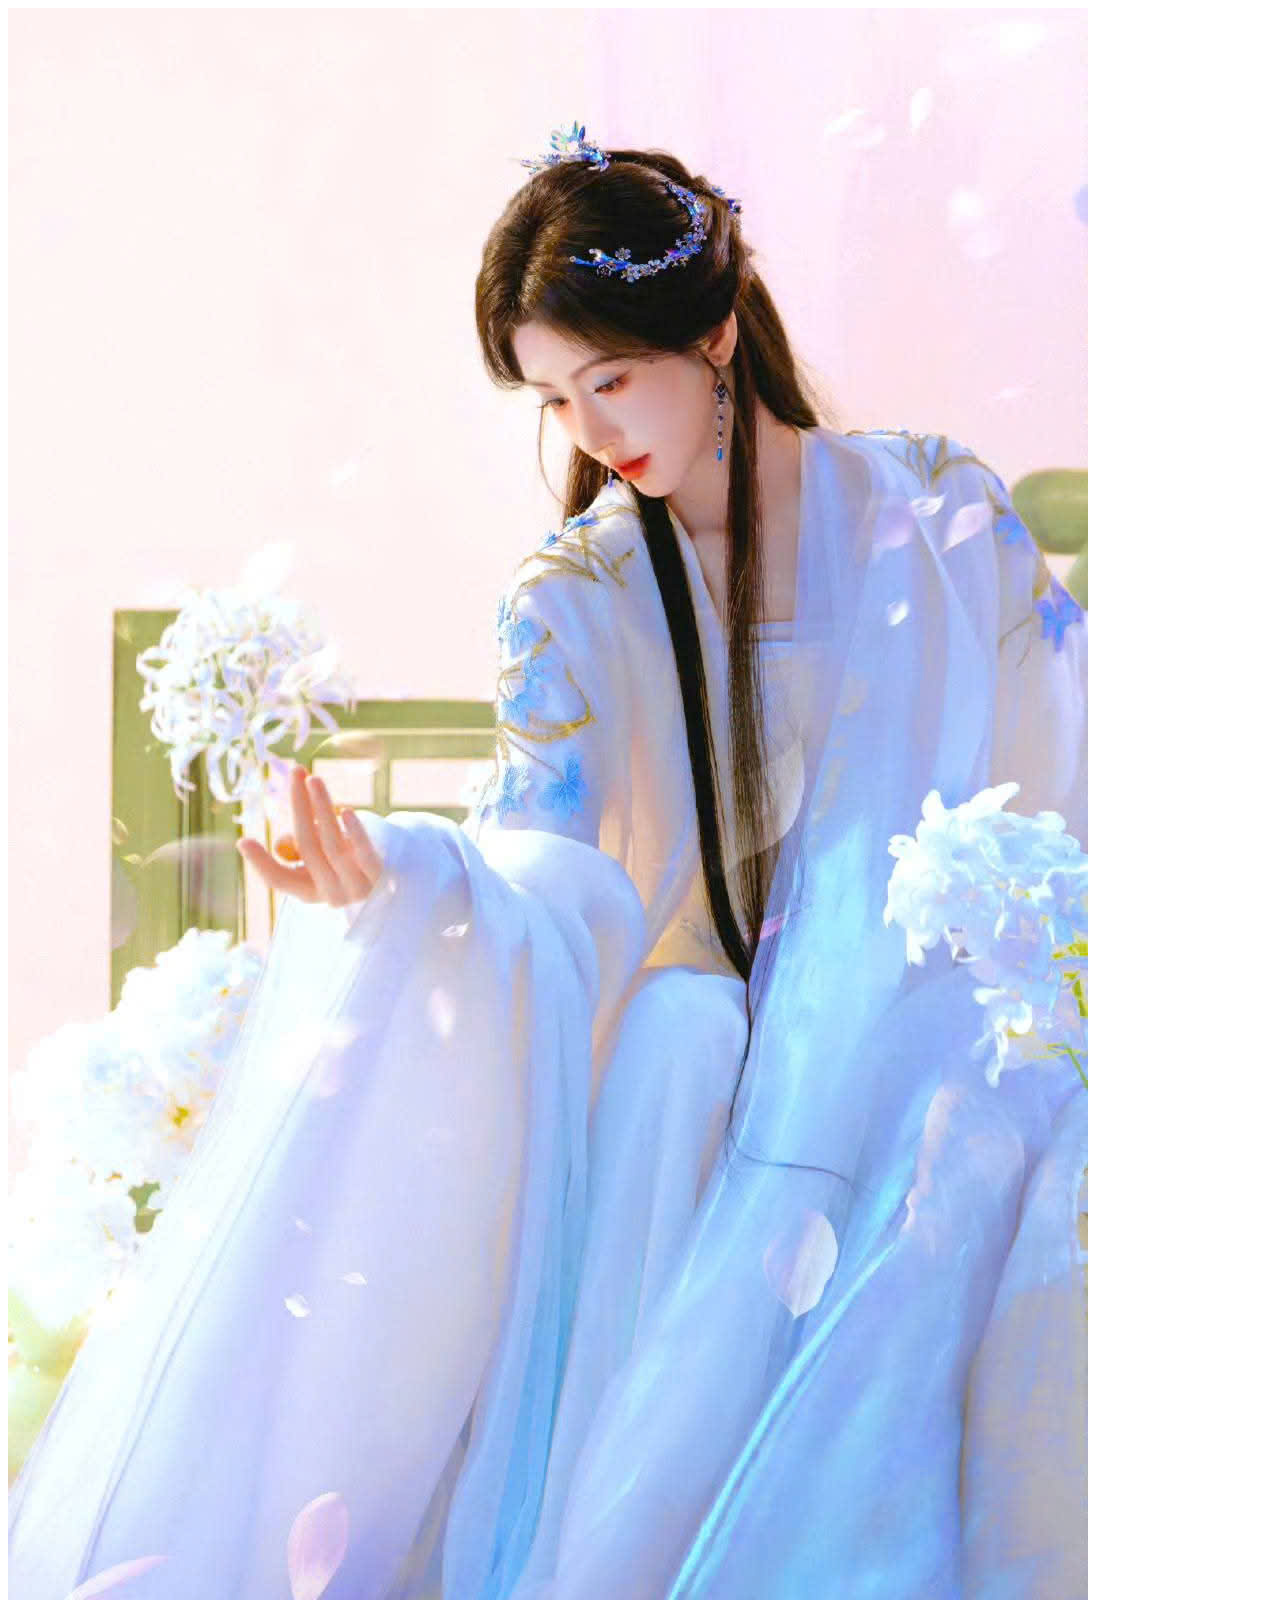
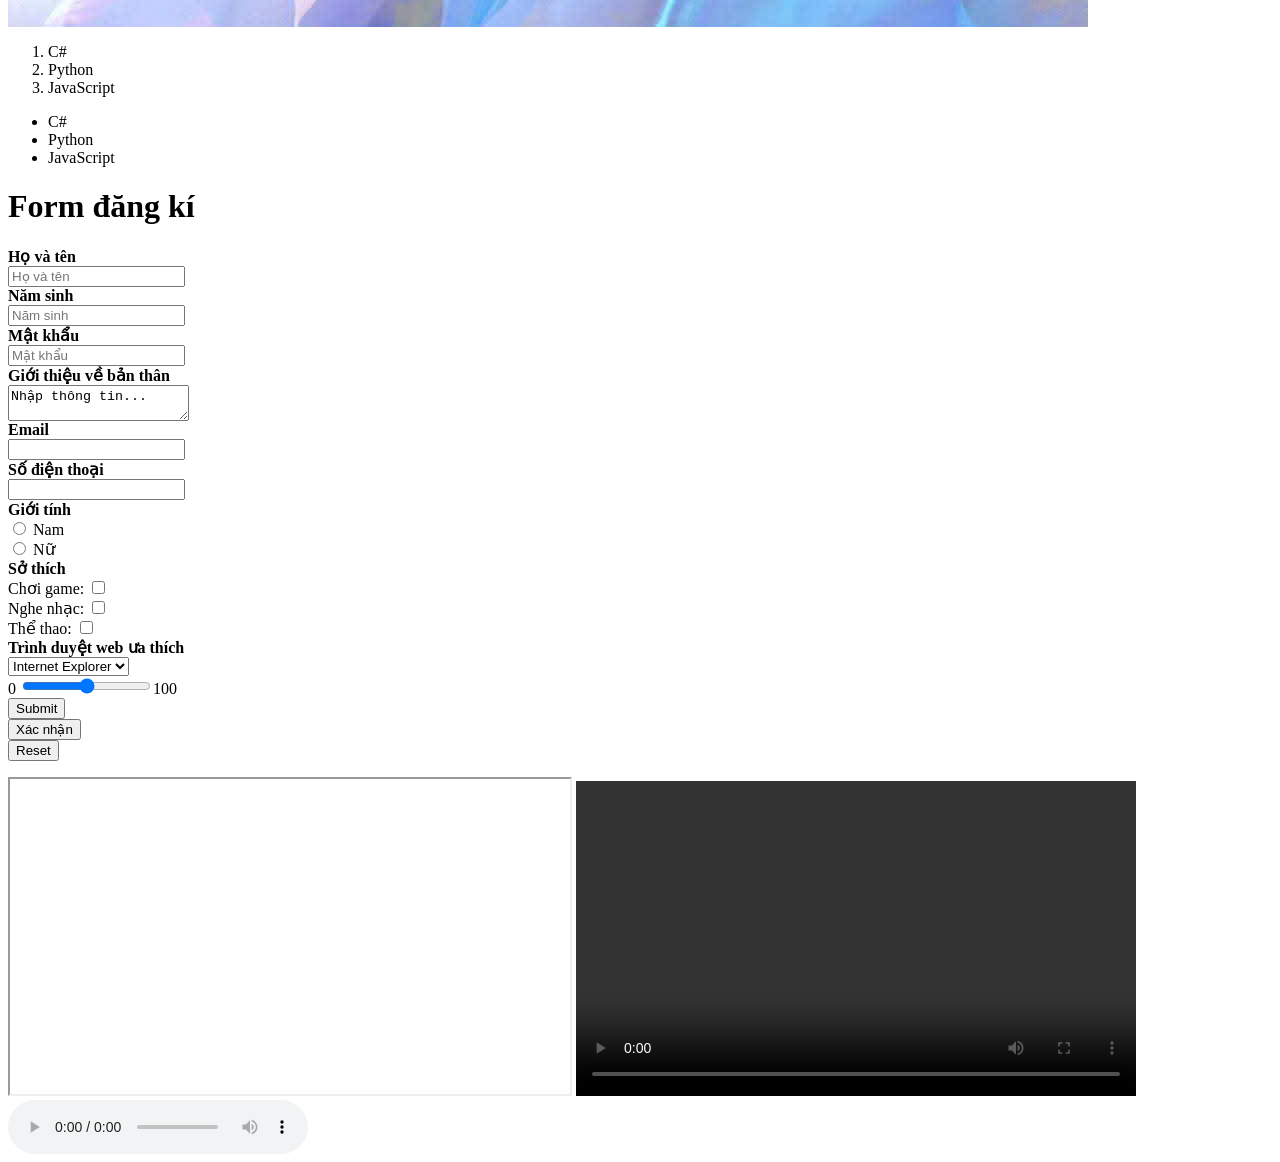
==== Bai 3/index.html @ 66f52f11 "Buổi 3" ====
<html>
    <head>
        <title> BÀi 3</title> 
    </head>
    
    <body>
        <MARQEE><img src="/ảnh/hihi.jpg"></MARQEE>
        <!-- ol Danh sách có thứ tự -->
        <ol>
            <li>C#</li>
            <li>Python</li>
            <li>JavaScript</li>
        </ol>
        <!-- ul Danh sách ko có thứ tự -->
         <ul>
            <li>C#</li>
            <li>Python</li>
            <li>JavaScript</li>
        </ul>

        <h1>Form đăng kí</h1>
        <form>
            <div>
                <b>Họ và tên</b><br>
                <!-- Nếu input ko co type thì sẽ mặc định là text -->
                <!-- Thuộc tính readonly sử dụng khi không muốn người dùng nhập thông tin vào input -->
                <input type="text" placeholder="Họ và tên">
            </div>
            <div>
                <b>Năm sinh</b><br>
                <input type="number" placeholder="Năm sinh">
            </div>
            <div>
                <b>Mật khẩu</b><br>
                <input type="password" placeholder="Mật khẩu">
            </div>
            <div>
                <b>Giới thiệu về bản thân</b><br>
                <textarea>Nhập thông tin...</textarea>
            </div>
            <div>
                <b>Email</b><br>
                <input type="email">
            </div>
            <div>
                <!-- Số đầu tiên : 0
                 Số thứ 2: 3,9,8
                 8 số còn lại 0-9 -->
                <b>Số điện thoại</b><br>
                <input type="tel" pattern="([0]{1})([3,9,8]{1})([0-9]{8})">
            </div>
            <div>
                <b>Giới tính</b><br>
                <input type="radio" name="gioitinh" value="nam"> Nam<br>
                <input type="radio" name="gioitinh" value="nu"> Nữ
            </div>
            <div>
                <b>Sở thích</b><br>
                Chơi game: <input type="checkbox" name="sothich" value="choigam"><br>
                Nghe nhạc: <input type="checkbox" name="sothich" value="nghenhac"><br>
                Thể thao: <input type="checkbox" name="sothich" value="thethao"><br>
            </div>
            <div>
                <b>Trình duyệt web ưa thích</b><br>
                <select name="browsers">
                    <option value="Internet Explorer">Internet Explorer</option>
                    <option value="Firefox">Firefoxr</option>
                    <option value="Chrome">Chrome</option>
                    <option value="Opera">Opera</option>
                    <option value="Safari">Safari</option>
                    <option value="Cốc cốc">Cốc cốc</option>
                </select>
            </div>
            0 <input type="range" id="a" value="50">100

            <div>
                <input type="submit"><br>
                <button>Xác nhận</button><br>
                <input type="reset">
            </div>
         </form>   
            <iframe 
                width="560" 
                height="315" 
                src="https://www.youtube.com/embed/yXSqiI2HoiY?si=LNIbj0I3M-6DKScL" 
                allowfullscreen>
            </iframe>
        
        <video controls width="560" height="315">
            <source src="/ảnh/video.mp4" type="video/mp4">
        </video>
        <audio controls>
            <source src="" type="/">
        </audio>
    </body>
</html>
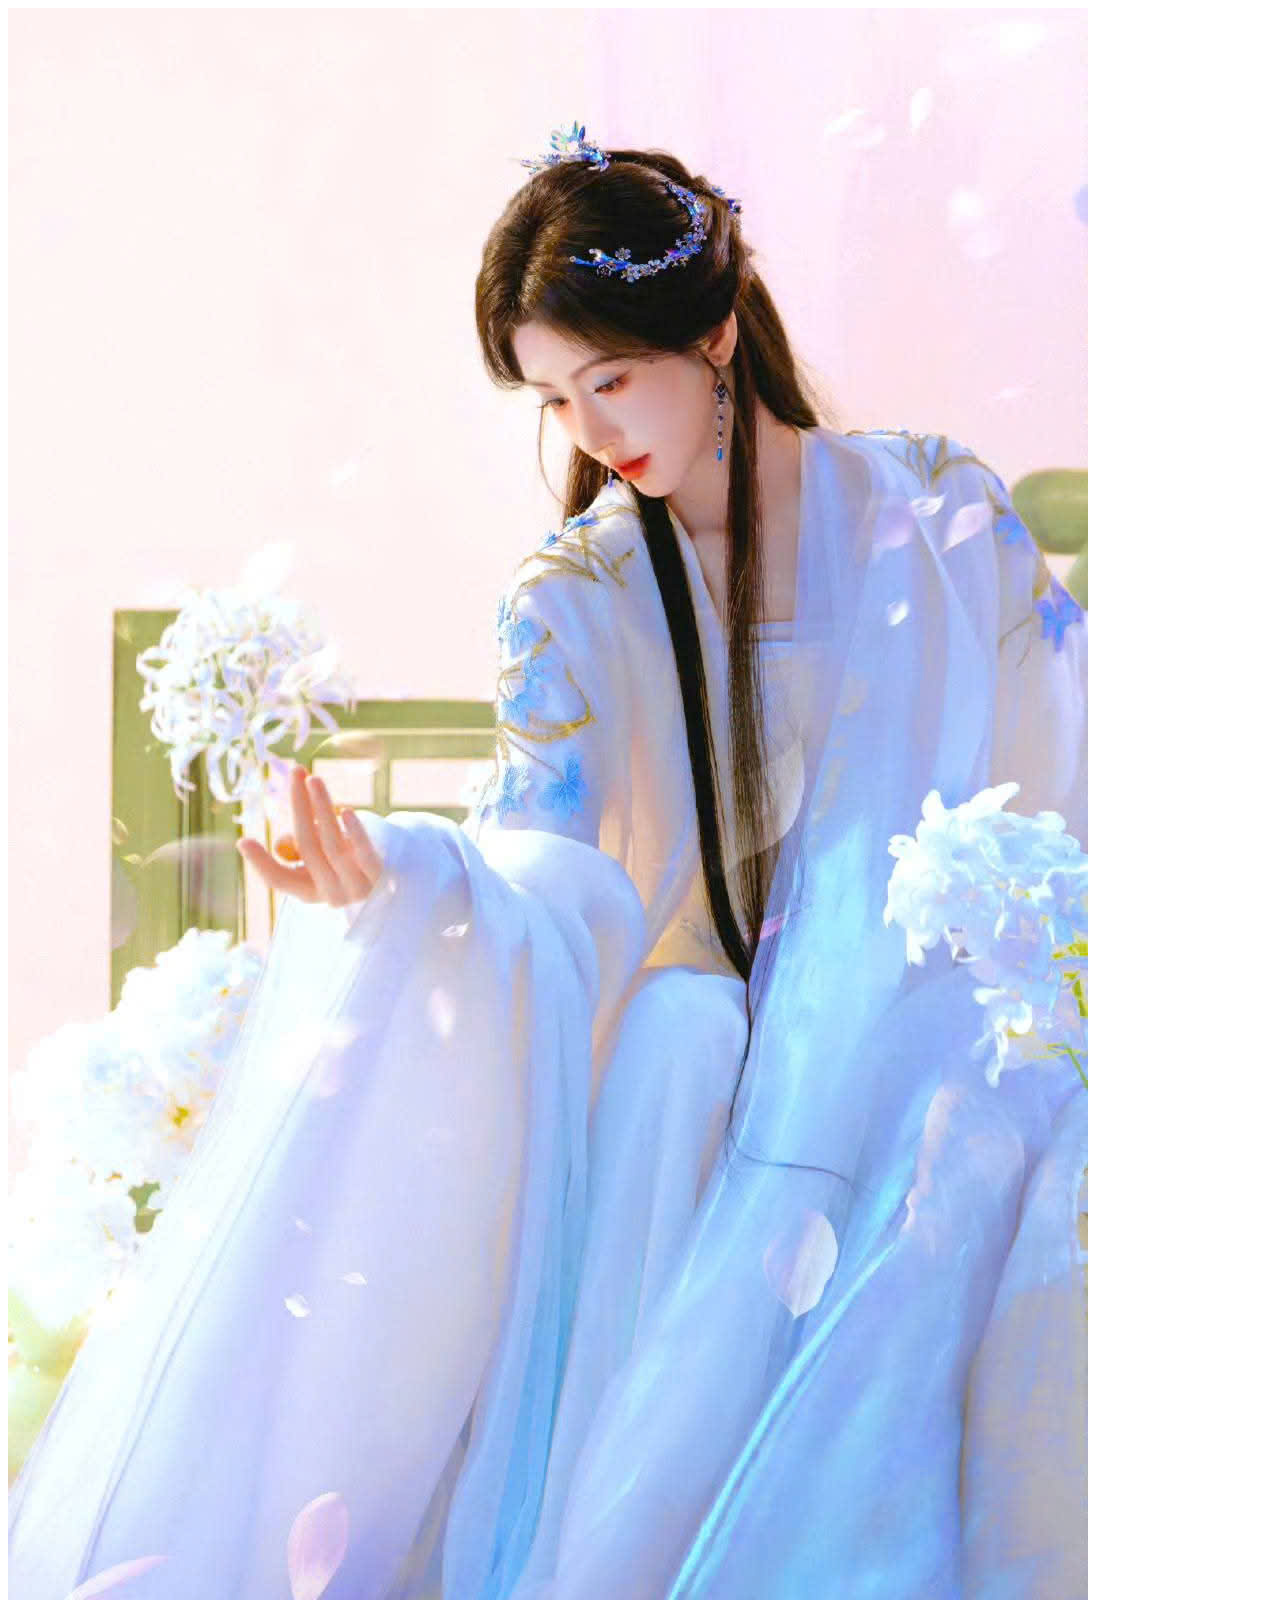
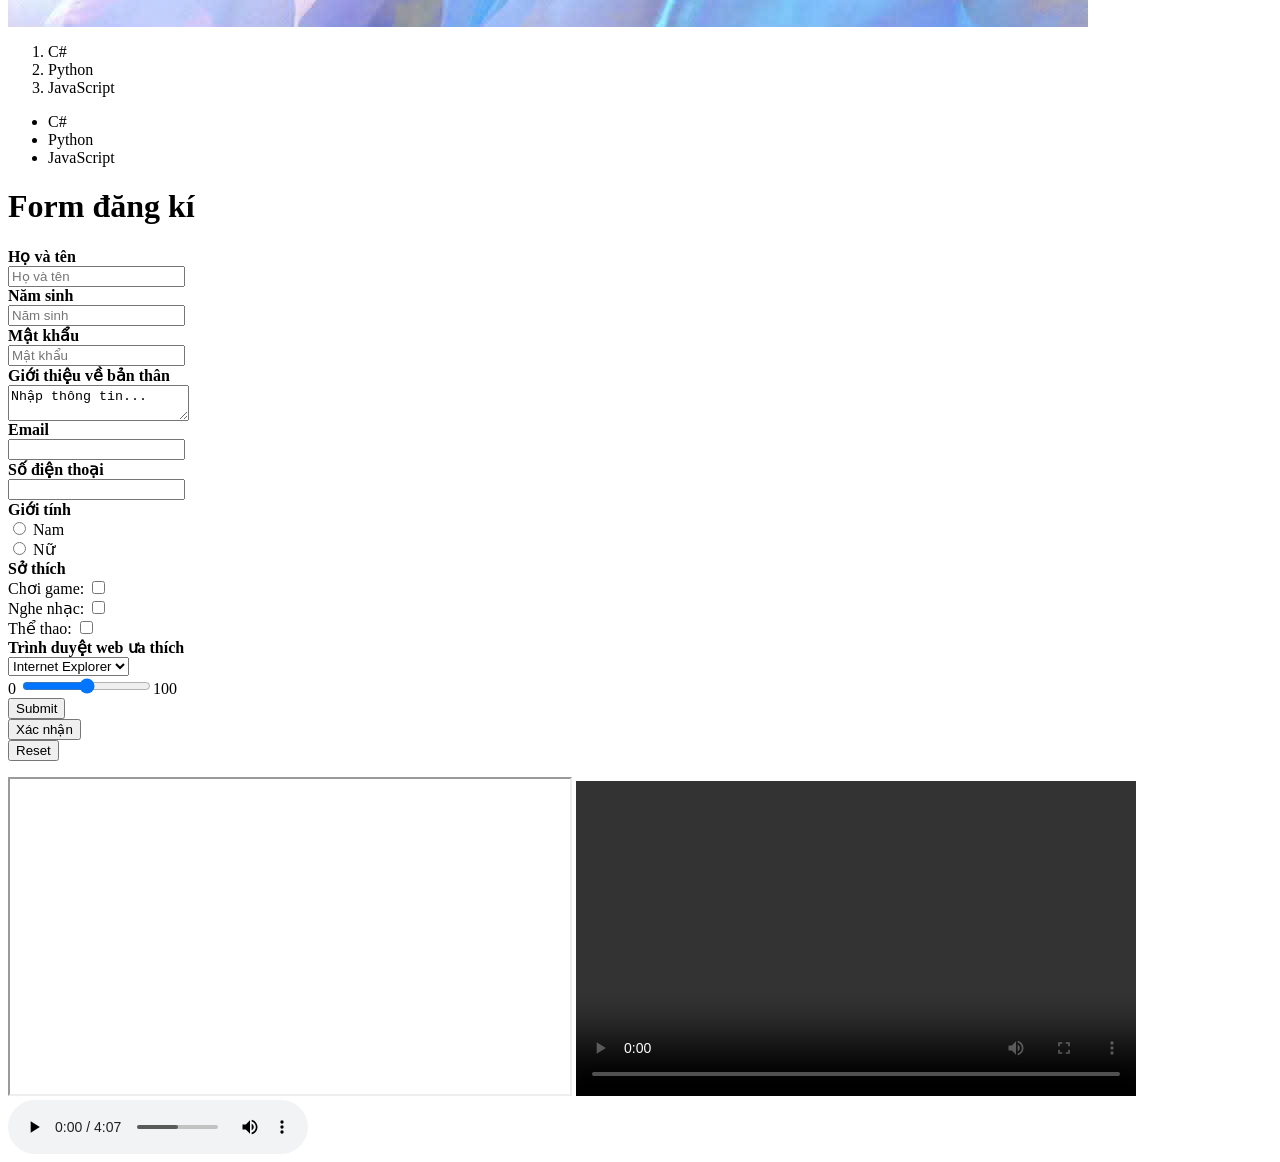
==== commit 3e2b2b76: "baitap" ====
--- a/Bai 3/index.html
+++ b/Bai 3/index.html
@@ -90,7 +90,7 @@
             <source src="/ảnh/video.mp4" type="video/mp4">
         </video>
         <audio controls>
-            <source src="" type="/">
+            <source src="/ảnh/mp3.mp3" type="audio/mp3">
         </audio>
     </body>
 </html>
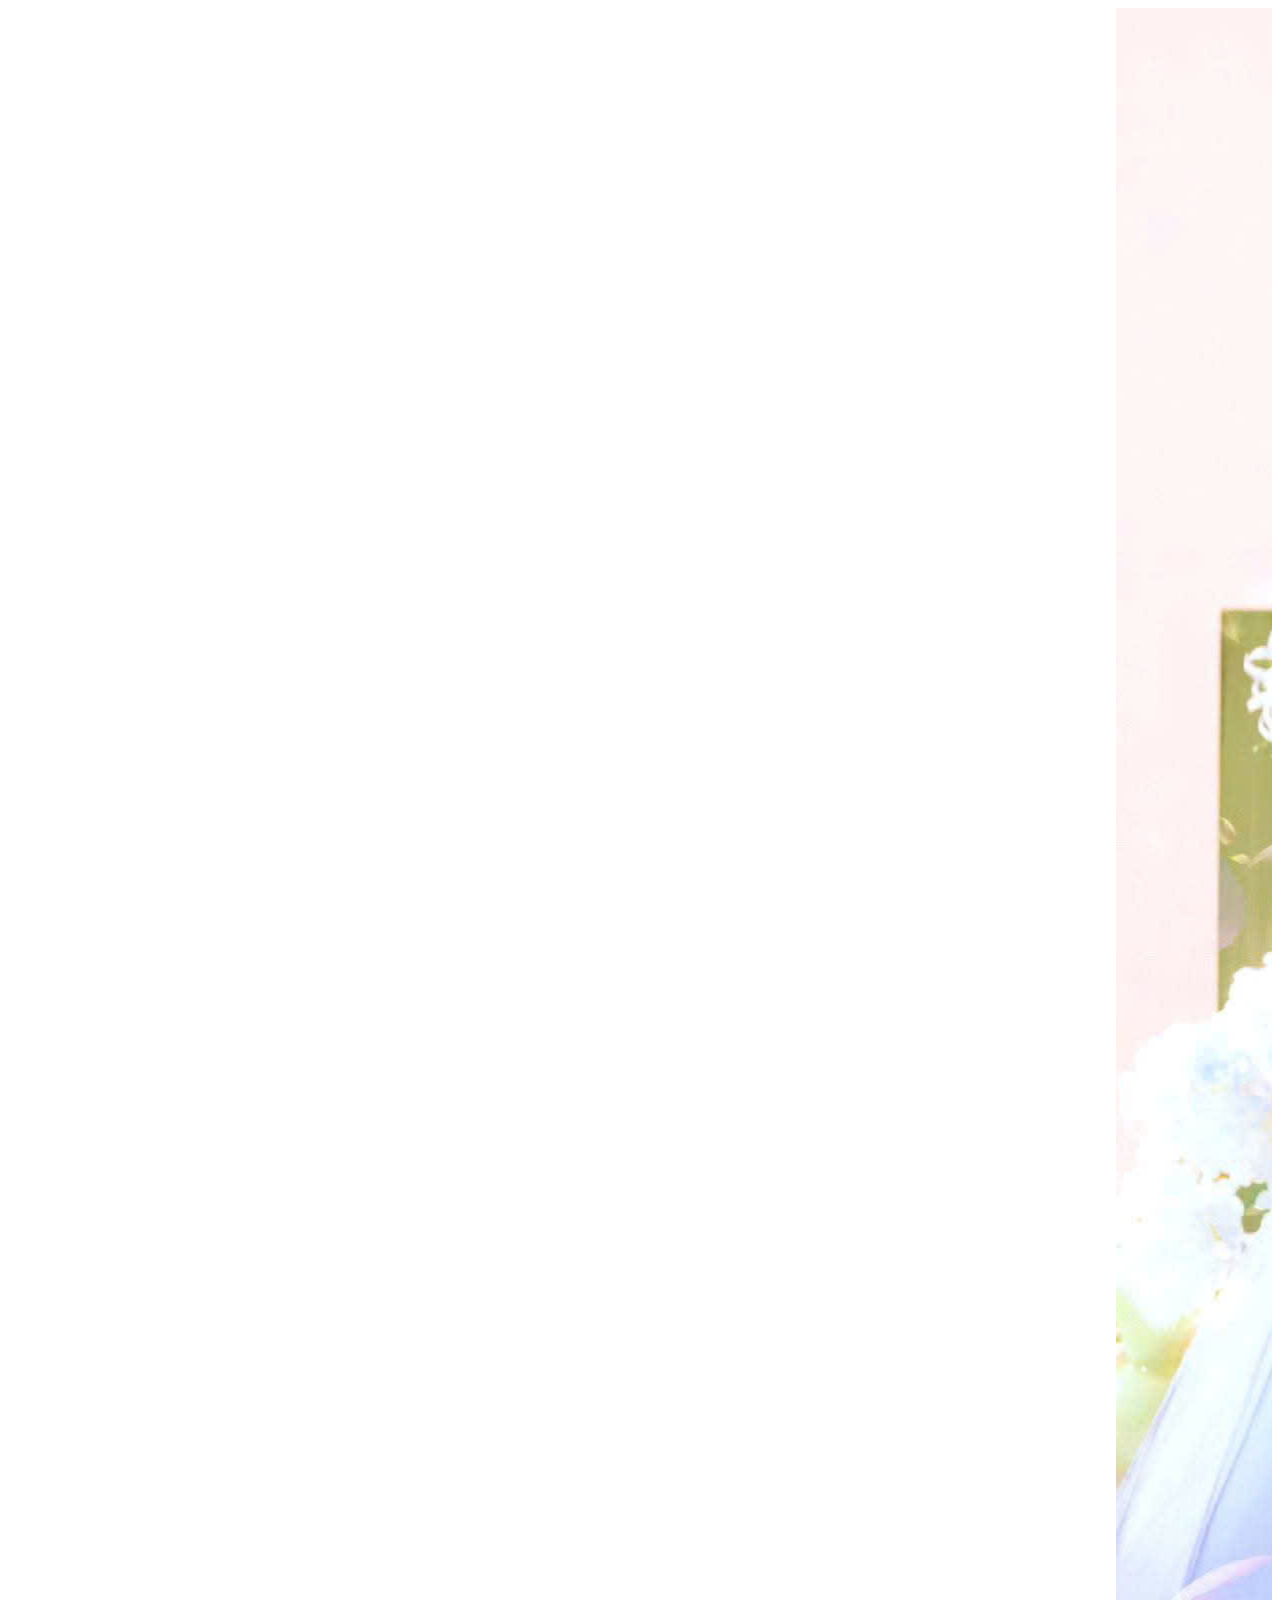
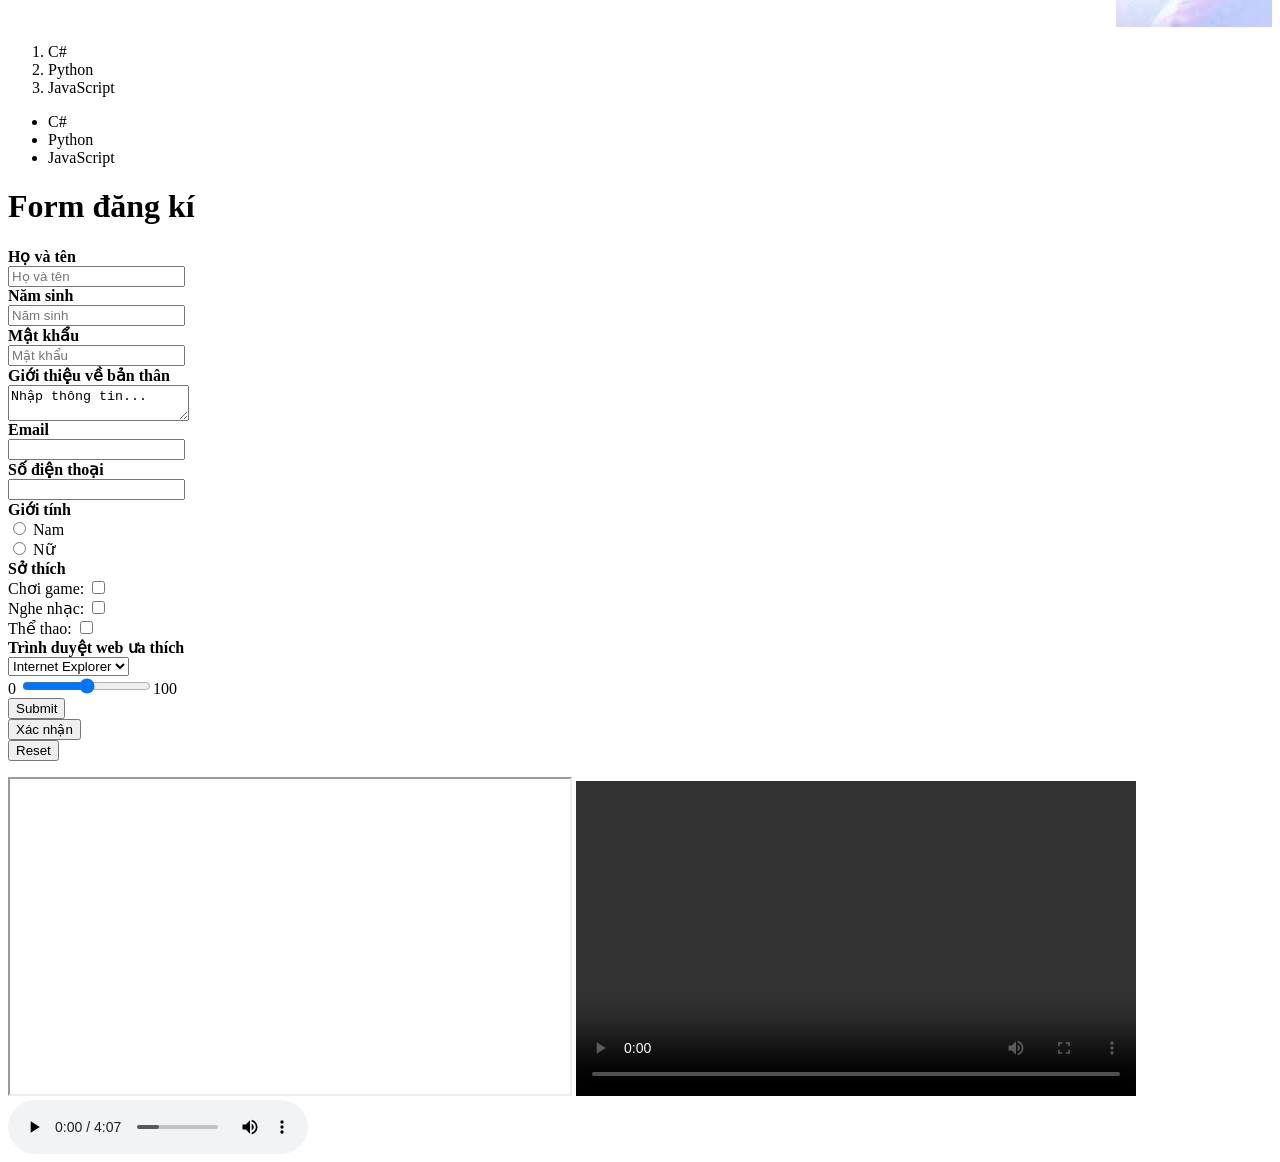
==== commit a5b29ed3: "bai 5" ====
--- a/Bai 3/index.html
+++ b/Bai 3/index.html
@@ -4,7 +4,7 @@
     </head>
     
     <body>
-        <MARQEE><img src="/ảnh/hihi.jpg"></MARQEE>
+        <MARQUEE><img src="../ảnh/hihi.jpg"></MARQUEE>
         <!-- ol Danh sách có thứ tự -->
         <ol>
             <li>C#</li>
